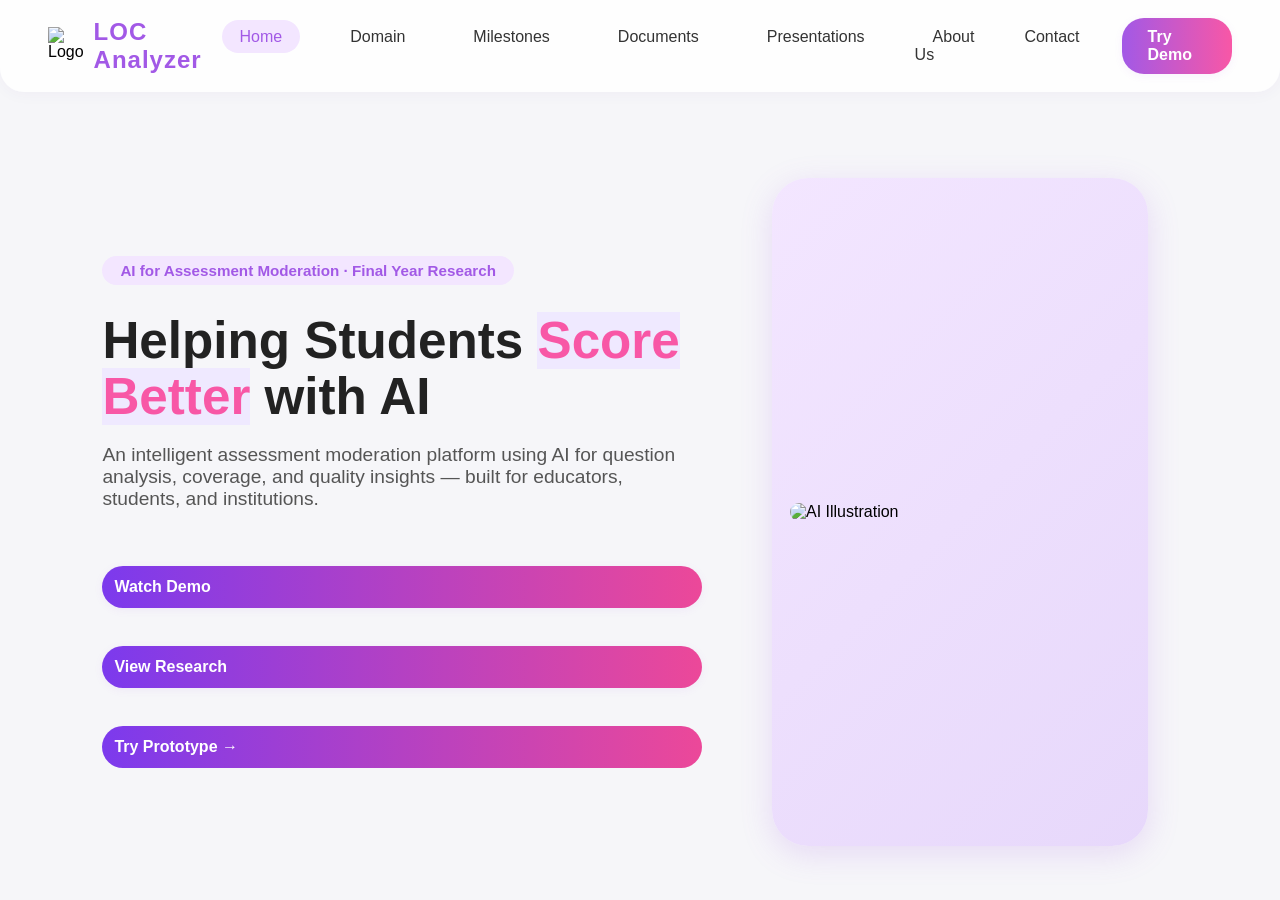
==== index.html @ 1a83d203 "Add files via upload" ====
<!DOCTYPE html>
<html lang="en">
<head>
    <meta charset="UTF-8">
    <meta name="viewport" content="width=device-width, initial-scale=1.0">
    <title>LOC ANALYZER</title>
    <link rel="stylesheet" href="style.css">
    <link href="https://fonts.googleapis.com/css2?family=Inter:wght@400;700;900&display=swap" rel="stylesheet">
</head>
<body>

    <!-- Navigation Bar -->

    <!-- Navigation Bar -->
    <nav class="navbar">
        <div class="nav-left">
            <img src="https://img.icons8.com/fluency/48/000000/artificial-intelligence.png" alt="Logo" class="logo-img">
            <span class="logo-text">LOC Analyzer</span>
        </div>
        <ul class="nav-links">
            <li><a class="active" href="index.html">Home</a></li>
            <li><a href="domain.html">Domain</a></li>
            <li><a href="milestone.html">Milestones</a></li>
            <li><a href="documents.html">Documents</a></li>
            <li><a href="presentations.html">Presentations</a></li>
            <li><a href="aboutus.html">About Us</a></li>
            <li><a href="contact.html">Contact</a></li>
        </ul>
        <a href="#" class="try-demo-btn">Try Demo</a>
    </nav>

    <!-- Hero Section -->
    <section class="hero-section">
        <div class="hero-content">
            <div class="hero-badge">AI for Assessment Moderation · Final Year Research</div>
            <h1>Helping Students <span class="highlight">Score Better</span> with AI</h1>
            <p class="hero-desc">An intelligent assessment moderation platform using AI for question analysis, coverage, and quality insights — built for educators, students, and institutions.</p>
            <div class="hero-actions">
                <a href="#" class="btn btn-primary">Watch Demo</a>
                <a href="#" class="btn btn-outline">View Research</a>
                <a href="#" class="btn btn-link">Try Prototype &rarr;</a>
            </div>
        </div>
        <div class="hero-image">
            <div class="phone-mockup">
                <!-- Replace the image below with your own illustration if available -->
                <img src="https://img.freepik.com/free-vector/ai-technology-brain-background-digital-transformation-concept_53876-124661.jpg?w=740" alt="AI Illustration" class="mockup-img">
            </div>
        </div>
    </section>


    <!-- (Other sections can be added below as needed) -->

</body>
</html>
---- style.css ----
/* MILESTONE PAGE STYLES */
.milestone-main {
    max-width: 1200px;
    margin: 0 auto;
    padding: 40px 16px 80px 16px;
}
.milestone-header {
    text-align: center;
    margin-bottom: 40px;
}
.badge-timeline {
    background: #e6eaff;
    color: #6c63ff;
}
.timeline {
    position: relative;
    margin: 60px 0 0 0;
    padding: 0 0 60px 0;
}
.timeline:before {
    content: '';
    position: absolute;
    left: 50%;
    top: 0;
    width: 4px;
    height: 100%;
    background: linear-gradient(180deg, #a259e6 0%, #f857a6 100%);
    border-radius: 2px;
    transform: translateX(-50%);
    z-index: 0;
}
.timeline-item {
    position: relative;
    width: 50%;
    padding: 32px 0;
    z-index: 1;
}
.timeline-item.left {
    left: 0;
    text-align: right;
    padding-right: 60px;
}
.timeline-item.right {
    left: 50%;
    text-align: left;
    padding-left: 60px;
}
.timeline-item:before {
    content: '';
    position: absolute;
    top: 50%;
    width: 20px;
    height: 20px;
    background: #fff;
    border: 4px solid #a259e6;
    border-radius: 50%;
    z-index: 2;
    box-shadow: 0 2px 8px 0 rgba(162,89,230,0.10);
    transform: translateY(-50%);
}
.timeline-item.left:before {
    right: -10px;
}
.timeline-item.right:before {
    left: -10px;
}
.milestone-card {
    background: #fff;
    border-radius: 24px;
    box-shadow: 0 4px 32px 0 rgba(162,89,230,0.07);
    padding: 32px 36px;
    display: inline-block;
    min-width: 340px;
    max-width: 420px;
    position: relative;
    margin-bottom: 0;
}
.milestone-card h2 {
    font-size: 1.3rem;
    font-weight: 800;
    margin: 0 0 8px 0;
}
.milestone-date {
    color: #888;
    font-size: 1rem;
    margin-bottom: 10px;
}
.milestone-desc {
    color: #444;
    font-size: 1.08rem;
    margin-top: 8px;
}
.status {
    display: inline-block;
    font-size: 1rem;
    font-weight: 700;
    border-radius: 12px;
    padding: 4px 16px;
    margin-bottom: 10px;
    margin-right: 10px;
}
.status.completed {
    background: #e6fff3;
    color: #00b894;
}
.status.inprogress {
    background: #fffbe6;
    color: #f6b93b;
}
.status.upcoming {
    background: #ede6ff;
    color: #a259e6;
}
.percent {
    position: absolute;
    top: 24px;
    right: 32px;
    color: #a259e6;
    font-weight: 700;
    font-size: 1rem;
}
@media (max-width: 900px) {
    .timeline:before { left: 18px; }
    .timeline-item, .timeline-item.left, .timeline-item.right {
        width: 100%;
        left: 0;
        text-align: left;
        padding: 32px 0 32px 48px;
    }
    .timeline-item:before {
        left: 0;
        right: auto;
    }
}
/* DOMAIN PAGE STYLES */
.domain-main {
    max-width: 1200px;
    margin: 0 auto;
    padding: 40px 16px 80px 16px;
}
.domain-header {
    text-align: center;
    margin-bottom: 40px;
}
.badge {
    display: inline-block;
    background: #ede6ff;
    color: #a259e6;
    font-weight: 700;
    border-radius: 16px;
    padding: 7px 22px;
    font-size: 1rem;
    margin-bottom: 18px;
    letter-spacing: 0.5px;
}
.badge-gap { background: #e6eaff; color: #6c63ff; }
.badge-obj { background: #e6f7ff; color: #00bfff; }
.badge-method { background: #f3e6ff; color: #a259e6; }
.badge-tech { background: #e6fff7; color: #00b894; }
.gradient-text {
    background: linear-gradient(90deg, #a259e6 0%, #f857a6 100%);
    -webkit-background-clip: text;
    -webkit-text-fill-color: transparent;
    background-clip: text;
    text-fill-color: transparent;
}
.subtitle {
    color: #6b6b6b;
    font-size: 1.2rem;
    margin-top: 10px;
}
.card {
    background: #fff;
    border-radius: 24px;
    box-shadow: 0 4px 32px 0 rgba(162,89,230,0.07);
    padding: 32px 36px;
    margin: 32px 0;
    display: flex;
    align-items: flex-start;
    gap: 24px;
    font-size: 1.1rem;
}
.card-icon {
    font-size: 2.2rem;
    color: #a259e6;
    flex-shrink: 0;
    margin-top: 2px;
}
.card.small {
    padding: 24px 28px;
    font-size: 1rem;
    flex-direction: row;
    margin: 0;
    min-width: 260px;
}
.card-highlight {
    background: #f7eaff;
    border-left: 6px solid #a259e6;
}
.card-grid {
    display: grid;
    grid-template-columns: repeat(auto-fit, minmax(320px, 1fr));
    gap: 24px;
    margin-bottom: 36px;
}
.section-title {
    text-align: center;
    font-size: 2.2rem;
    font-weight: 900;
    margin: 36px 0 18px 0;
}
.objectives-list {
    list-style: none;
    padding: 0;
    margin: 0 0 36px 0;
    max-width: 700px;
    margin-left: auto;
    margin-right: auto;
}
.objectives-list li {
    background: #fff;
    border-radius: 18px;
    box-shadow: 0 2px 12px 0 rgba(162,89,230,0.06);
    margin-bottom: 18px;
    padding: 18px 28px;
    font-size: 1.08rem;
    display: flex;
    align-items: center;
    gap: 16px;
}
.obj-num {
    background: linear-gradient(90deg, #a259e6 0%, #f857a6 100%);
    color: #fff;
    border-radius: 50%;
    width: 32px;
    height: 32px;
    display: flex;
    align-items: center;
    justify-content: center;
    font-weight: 700;
    font-size: 1.1rem;
    margin-right: 8px;
}
.pipeline {
    display: flex;
    align-items: center;
    justify-content: center;
    gap: 18px;
    margin: 32px 0 48px 0;
    flex-wrap: wrap;
}
.pipeline-step {
    background: #f3e6ff;
    border-radius: 18px;
    padding: 22px 32px;
    text-align: center;
    min-width: 160px;
    font-size: 1.08rem;
    box-shadow: 0 2px 12px 0 rgba(162,89,230,0.06);
}
.pipe-icon {
    font-size: 1.5rem;
    margin-bottom: 6px;
    color: #a259e6;
}
.pipe-arrow {
    font-size: 2.2rem;
    color: #a259e6;
    margin: 0 8px;
}
.tech-grid {
    display: grid;
    grid-template-columns: repeat(auto-fit, minmax(220px, 1fr));
    gap: 24px;
    margin: 32px 0 0 0;
}
.tech-card {
    background: #fff;
    border-radius: 18px;
    box-shadow: 0 2px 12px 0 rgba(162,89,230,0.06);
    padding: 24px 18px;
    text-align: center;
    font-size: 1.08rem;
    display: flex;
    flex-direction: column;
    align-items: center;
    gap: 8px;
}
.tech-icon {
    font-size: 1.6rem;
    color: #a259e6;
    margin-bottom: 4px;
}
.tech-desc {
    color: #888;
    font-size: 0.98rem;
}

body {
    margin: 0;
    font-family: 'Inter', Arial, sans-serif;
    background: linear-gradient(90deg, #e3f0ff 0%, #c9d6ff 100%);
    min-height: 100vh;
}


/* Navigation Bar */
.navbar {
    display: flex;
    align-items: center;
    justify-content: space-between;
    background: rgba(255,255,255,0.85);
    padding: 18px 48px;
    box-shadow: 0 2px 16px 0 rgba(80, 0, 120, 0.04);
    border-radius: 0 0 24px 24px;
    position: sticky;
    top: 0;
    z-index: 10;
}

.nav-left {
    display: flex;
    align-items: center;
    gap: 10px;
}
.logo-img {
    width: 38px;
    height: 38px;
}
.logo-text {
    font-size: 1.5rem;
    font-weight: 900;
    color: #a259e6;
    letter-spacing: 1px;
}
.nav-links {
    display: flex;
    gap: 32px;
    list-style: none;
    margin: 0;
    padding: 0;
}
.nav-links a {
    color: #333;
    text-decoration: none;
    font-size: 1rem;
    font-weight: 500;
    padding: 8px 18px;
    border-radius: 18px;
    transition: background 0.2s, color 0.2s;
}
.nav-links a.active, .nav-links a:hover {
    background: #f3e6ff;
    color: #a259e6;
}
.try-demo-btn {
    background: linear-gradient(90deg, #a259e6 0%, #f857a6 100%);
    color: #fff;
    padding: 10px 26px;
    border-radius: 22px;
    font-weight: 700;
    text-decoration: none;
    margin-left: 24px;
    box-shadow: 0 2px 8px 0 rgba(162,89,230,0.08);
    transition: background 0.2s, box-shadow 0.2s;
}
.try-demo-btn:hover {
    background: linear-gradient(90deg, #f857a6 0%, #a259e6 100%);
    box-shadow: 0 4px 16px 0 rgba(162,89,230,0.16);
}


/* Hero Section */
.hero-section {
    display: flex;
    align-items: center;
    justify-content: space-between;
    padding: 60px 8vw 0 8vw;
    min-height: 80vh;
    gap: 40px;
}
.hero-content {
    max-width: 600px;
}
.hero-badge {
    display: inline-block;
    background: #f3e6ff;
    color: #a259e6;
    font-weight: 600;
    border-radius: 16px;
    padding: 6px 18px;
    font-size: 0.95rem;
    margin-bottom: 28px;
}
.hero-section h1 {
    font-size: 3.2rem;
    font-weight: 900;
    color: #222;
    margin: 0 0 18px 0;
    line-height: 1.1;
}
.highlight {
    color: #f857a6;
}
.hero-desc {
    font-size: 1.2rem;
    color: #555;
    margin-bottom: 36px;
}
.hero-actions {
    display: flex;
    gap: 18px;
    align-items: center;
    flex-wrap: wrap;
}
.btn {
    display: inline-block;
    font-size: 1rem;
    font-weight: 700;
    border-radius: 22px;
    padding: 12px 28px;
    text-decoration: none;
    transition: background 0.2s, color 0.2s, box-shadow 0.2s;
    box-shadow: 0 2px 8px 0 rgba(162,89,230,0.08);
}
.btn-primary {
    background: linear-gradient(90deg, #a259e6 0%, #f857a6 100%);
    color: #fff;
    border: none;
}
.btn-primary:hover {
    background: linear-gradient(90deg, #f857a6 0%, #a259e6 100%);
}
.btn-outline {
    background: #fff;
    color: #a259e6;
    border: 2px solid #a259e6;
}
.btn-outline:hover {
    background: #f3e6ff;
}
.btn-link {
    background: none;
    color: #a259e6;
    padding: 0 10px;
    font-weight: 600;
    box-shadow: none;
}
.btn-link:hover {
    text-decoration: underline;
}
.hero-image {
    flex: 1;
    display: flex;
    align-items: center;
    justify-content: center;
}
.phone-mockup {
    background: linear-gradient(135deg, #f3e6ff 0%, #e7d8fb 100%);
    border-radius: 36px;
    box-shadow: 0 8px 32px 0 rgba(162,89,230,0.18);
    padding: 32px 18px;
    max-width: 340px;
    width: 100%;
    aspect-ratio: 9/16;
    display: flex;
    align-items: center;
    justify-content: center;
}
.mockup-img {
    width: 100%;
    border-radius: 24px;
    object-fit: cover;
}


section {
    padding: 50px;
}

h1 {
    font-size: 50px;
}

button {
    padding: 10px 20px;
    border: none;
    background: black;
    color: white;
    cursor: pointer;
}

.site-footer {
    background-color: #f5f5f5; /* light gray background */
    padding: 40px 20px;
}

.site-footer {
    background-color: #f0f2f5; /* light background */
    padding: 40px 20px;
    font-family: Arial, sans-serif;
}

.footer-box {
    background-color: #ffffff; /* white cage */
    border-radius: 12px;
    box-shadow: 0 4px 12px rgba(0,0,0,0.1);
    display: flex;
    justify-content: space-between;
    padding: 30px;
    flex-wrap: wrap;
}

.footer-section {
    flex: 1;
    min-width: 250px;
    margin: 15px;
}

.footer-logo {
    width: 48px;
    vertical-align: middle;
}

.footer-title {
    font-size: 1.5rem;
    font-weight: bold;
    margin: 10px 0;
    color: #333;
}

.footer-desc {
    font-size: 0.95rem;
    color: #555;
    margin: 10px 0;
}

.footer-location {
    font-size: 0.85rem;
    color: #777;
}

.footer-links h3, .footer-contact h3 {
    margin-bottom: 10px;
    font-size: 1.1rem;
    color: #222;
}

.footer-links ul {
    list-style: none;
    padding: 0;
}

.footer-links ul li {
    margin: 6px 0;
}

.footer-links a, .footer-contact a {
    text-decoration: none;
    color: #0073e6;
    transition: color 0.3s;
}

.footer-links a:hover, .footer-contact a:hover {
    color: #005bb5;
}

.social-icons {
    margin-top: 8px;
    font-size: 0.9rem;
}

.footer-bottom {
    text-align: center;
    margin-top: 25px;
    font-size: 0.9rem;
    color: #555;
}



.documents-main {
  padding: 40px 20px;
  font-family: Arial, sans-serif;
  background-color: #e6eaff; /* deep professional blue */
  min-height: 100vh;
}

.documents-header {
  text-align: center;
  margin-bottom: 40px;
  color: #fff; /* white text on blue */
}

.badge-docs {
  background: #b1bfdf; /* lighter blue badge */
  color: #fff;
  padding: 6px 12px;
  border-radius: 20px;
  font-size: 0.85rem;
}

.gradient-text {
  background: linear-gradient(90deg, #60a5fa, #f472b6);
  -webkit-background-clip: text;
  -webkit-text-fill-color: transparent;
}

.subtitle {
  color: #e0e0e0;
  font-size: 1rem;
}

.documents-grid {
  display: grid;
  grid-template-columns: repeat(auto-fit, minmax(260px, 1fr));
  gap: 25px;
}

.doc-card {
  background: #fff;
  border-radius: 12px;
  box-shadow: 0 4px 12px rgba(0,0,0,0.15);
  padding: 20px;
  text-align: center;
  transition: transform 0.2s ease;
}

.doc-card:hover {
  transform: translateY(-5px);
}

.card-icon {
  font-size: 2rem;
  margin-bottom: 10px;
  color: #acbfe6; /* blue accent */
}

.doc-card h2 {
  font-size: 1.2rem;
  margin: 10px 0;
  color: #333;
}

.doc-card p {
  font-size: 0.95rem;
  color: #555;
  margin: 8px 0;
}

.file-info {
  display: block;
  font-size: 0.85rem;
  color: #777;
  margin-bottom: 12px;
}

.download-btn {
  display: inline-block;
  background: linear-gradient(90deg, #9eafd4, #f472b6);
  color: #fff;
  padding: 8px 16px;
  border-radius: 6px;
  text-decoration: none;
  font-size: 0.9rem;
  transition: background 0.3s;
}

.download-btn:hover {
  background: linear-gradient(90deg, #acbbec, #e75480);
}


.presentations-main {
  padding: 40px 20px;
  font-family: Arial, sans-serif;
  background-color: #e6eaff;
  min-height: 100vh;
}

.presentations-header {
  text-align: center;
  margin-bottom: 40px;
}

.badge-slides {
  background: #6a5acd;
  color: #fff;
  padding: 6px 12px;
  border-radius: 20px;
  font-size: 0.85rem;
}

.gradient-text {
  background: linear-gradient(90deg, #6a5acd, #ff69b4);
  -webkit-background-clip: text;
  -webkit-text-fill-color: transparent;
}

.subtitle {
  color: #555;
  font-size: 1rem;
}

.presentations-grid {
  display: grid;
  grid-template-columns: repeat(auto-fit, minmax(260px, 1fr));
  gap: 25px;
}

.presentation-card {
  background: linear-gradient(135deg, #6a5acd, #ff69b4);
  border-radius: 12px;
  color: #e6eaff;
  padding: 20px;
  text-align: center;
  position: relative;
  box-shadow: 0 4px 12px rgba(0,0,0,0.15);
  transition: transform 0.2s ease;
}

.presentation-card:hover {
  transform: translateY(-5px);
}

.date-tag {
  position: absolute;
  top: 15px;
  right: 15px;
  background: rgba(255,255,255,0.2);
  padding: 4px 10px;
  border-radius: 12px;
  font-size: 0.8rem;
}

.card-icon {
  font-size: 2.5rem;
  margin: 20px 0;
}

.presentation-card h2 {
  font-size: 1.2rem;
  margin: 10px 0;
}

.presentation-card p {
  font-size: 0.95rem;
  margin: 8px 0 15px;
}

.view-btn {
  display: inline-block;
  background: #fff;
  color: #6a5acd;
  padding: 8px 16px;
  border-radius: 6px;
  text-decoration: none;
  font-weight: bold;
  transition: background 0.3s, color 0.3s;
}

.view-btn:hover {
  background: #f0f0f0;
  color: #ff69b4;
}



.about-main {
  padding: 40px 20px;
  font-family: Arial, sans-serif;
  min-height: 100vh;
}

.about-header {
  text-align: center;
  margin-bottom: 40px;
}

.gradient-text {
  background: linear-gradient(90deg, #6a5acd, #ff69b4); /* purple to pink */
  -webkit-background-clip: text;
  -webkit-text-fill-color: transparent;
  font-weight: bold;
}


.team-section, .supervisors-section {
  margin-bottom: 50px;
}

.team-grid, .supervisors-grid {
  display: grid;
  grid-template-columns: repeat(auto-fit, minmax(220px, 1fr));
  gap: 25px;
}

.team-card, .supervisor-card {
  background: #fff;
  border-radius: 12px;
  box-shadow: 0 4px 12px rgba(0,0,0,0.1);
  padding: 20px;
  text-align: center;
}

.profile-pic {
  width: 100px;
  height: 100px;
  border-radius: 50%;
  object-fit: cover;
  margin-bottom: 15px;
}

.role {
  font-weight: bold;
  color: #2563eb;
  margin: 5px 0;
}

.desc {
  font-size: 0.9rem;
  color: #555;
  margin: 10px 0;
}

.social-links {
  margin-top: 10px;
  font-size: 0.85rem;
}

.social-links a {
  text-decoration: none;
  color: #0073e6;
  transition: color 0.3s;
}

.social-links a:hover {
  color: #005bb5;
}





body {
    font-family: Arial, sans-serif;
    background: #f6f6f9;
    margin: 0;
}

/* SECTION */
.contact-section {
    text-align: center;
    padding: 50px 20px;
}

.tag {
    display: inline-block;
    background: #e8e3ff;
    color: #6c5ce7;
    padding: 6px 15px;
    border-radius: 20px;
    font-size: 14px;
}

h1 {
    font-size: 40px;
    margin: 10px 0;
}

h1 span {
    color: #a855f7;
}

.subtitle {
    color: gray;
    margin-bottom: 40px;
}

/* LAYOUT */
.contact-container {
    display: flex;
    gap: 30px;
    justify-content: center;
    flex-wrap: wrap;
}

/* FORM */
.contact-form {
    background: white;
    padding: 25px;
    border-radius: 15px;
    width: 450px;
    text-align: left;
}

.contact-form label {
    display: block;
    margin-top: 10px;
    font-size: 14px;
}

.contact-form input,
.contact-form textarea {
    width: 100%;
    padding: 10px;
    margin-top: 5px;
    border-radius: 10px;
    border: 1px solid #ddd;
}

.row {
    display: flex;
    gap: 10px;
}

.row div {
    flex: 1;
}

/* BUTTON */
.btn {
    margin-top: 20px;
    width: 100%;
    padding: 12px;
    border: none;
    border-radius: 25px;
    color: white;
    font-weight: bold;
    cursor: pointer;
    background: linear-gradient(to right, #7c3aed, #ec4899);
}

/* RIGHT SIDE */
.contact-info {
    width: 300px;
    display: flex;
    flex-direction: column;
    gap: 20px;
}

.card {
    background: white;
    padding: 20px;
    border-radius: 15px;
    text-align: left;
}

.highlight {
    background: #efe9ff;
}

.icons span {
    display: inline-block;
    background: #eee;
    padding: 10px;
    margin-right: 10px;
    border-radius: 10px;
}
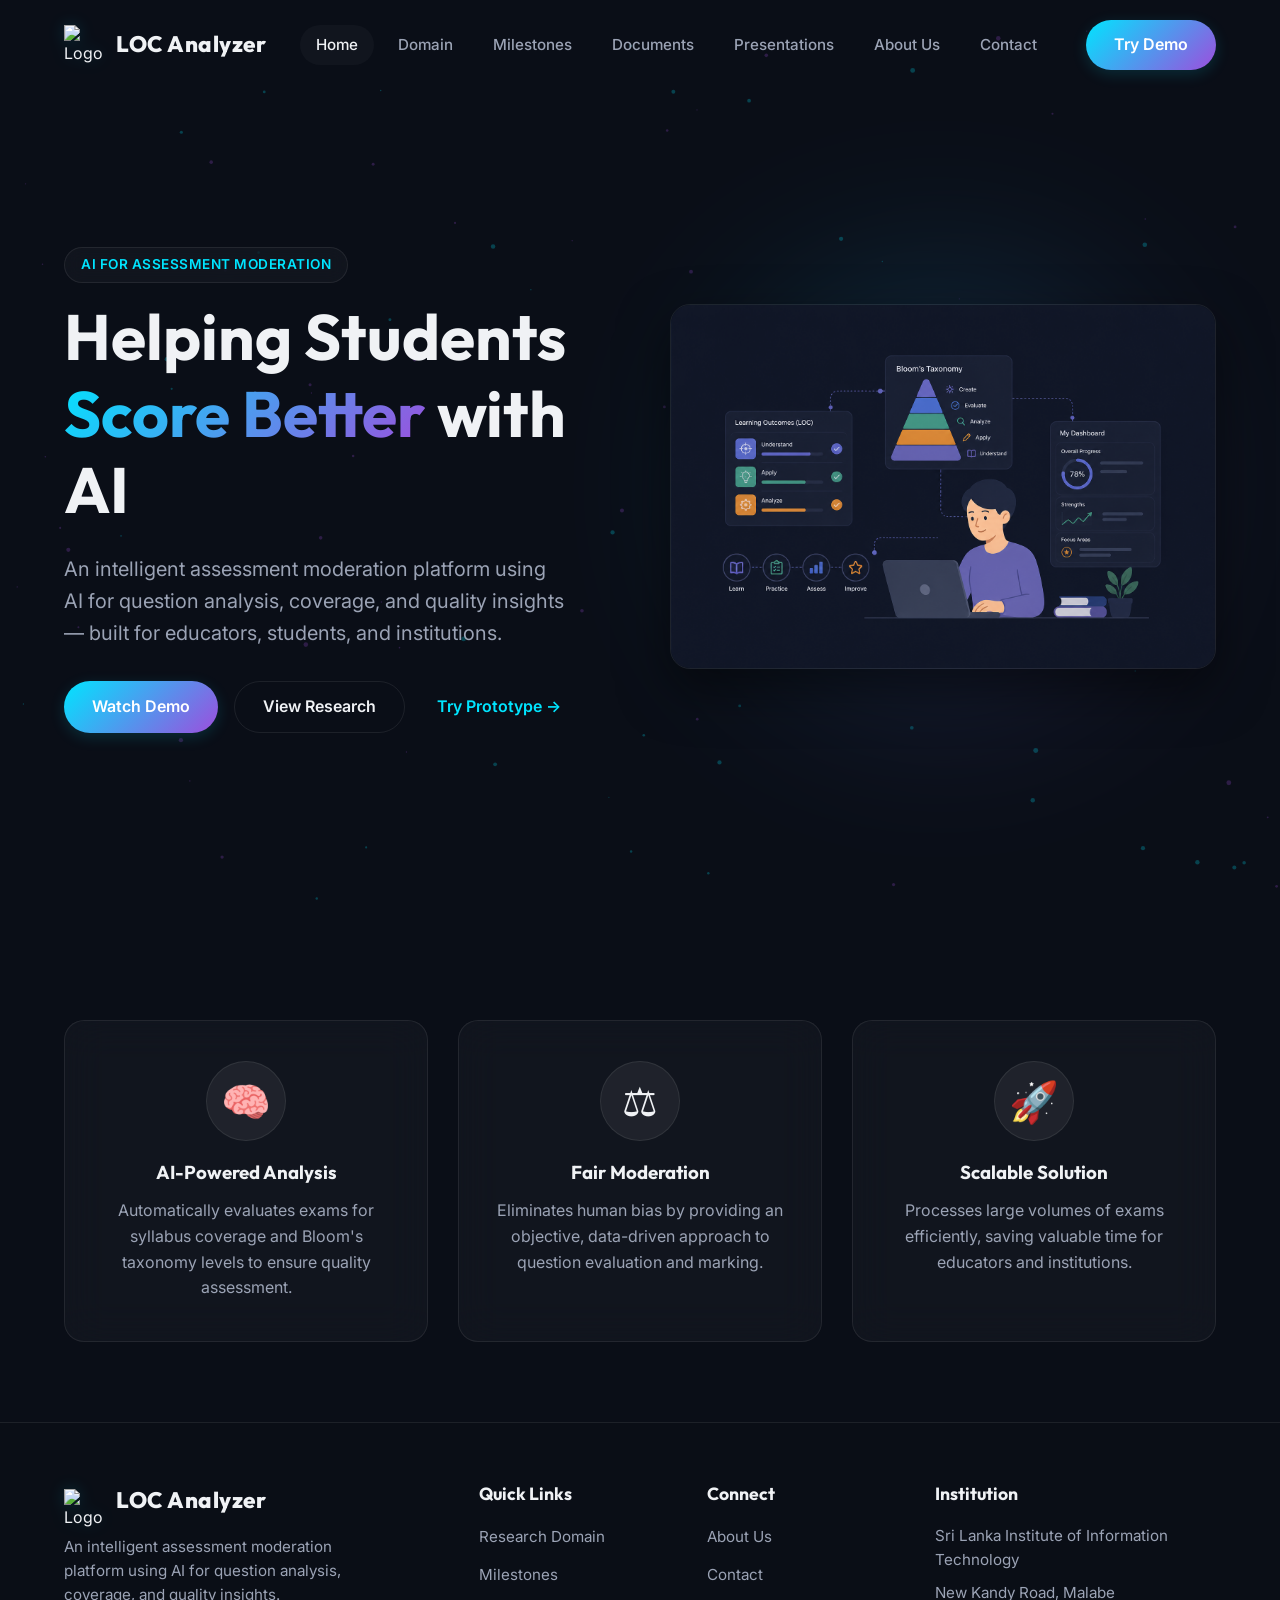
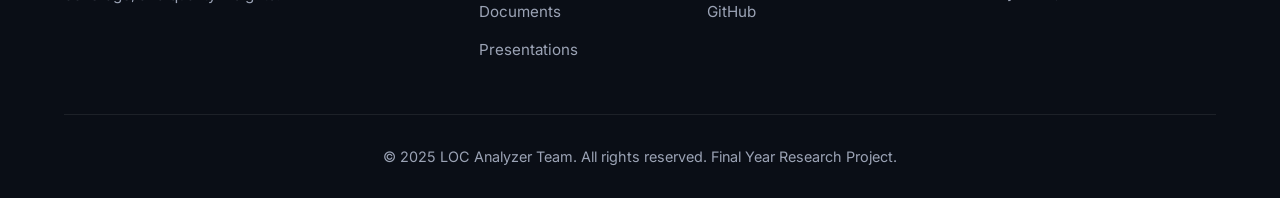
==== commit 92b07f1f: "UI changes" ====
--- a/index.html
+++ b/index.html
@@ -1,56 +1,142 @@
-<!DOCTYPE html>
-<html lang="en">
-<head>
-    <meta charset="UTF-8">
-    <meta name="viewport" content="width=device-width, initial-scale=1.0">
-    <title>LOC ANALYZER</title>
-    <link rel="stylesheet" href="style.css">
-    <link href="https://fonts.googleapis.com/css2?family=Inter:wght@400;700;900&display=swap" rel="stylesheet">
-</head>
-<body>
-
-    <!-- Navigation Bar -->
-
-    <!-- Navigation Bar -->
-    <nav class="navbar">
-        <div class="nav-left">
-            <img src="https://img.icons8.com/fluency/48/000000/artificial-intelligence.png" alt="Logo" class="logo-img">
-            <span class="logo-text">LOC Analyzer</span>
-        </div>
-        <ul class="nav-links">
-            <li><a class="active" href="index.html">Home</a></li>
-            <li><a href="domain.html">Domain</a></li>
-            <li><a href="milestone.html">Milestones</a></li>
-            <li><a href="documents.html">Documents</a></li>
-            <li><a href="presentations.html">Presentations</a></li>
-            <li><a href="aboutus.html">About Us</a></li>
-            <li><a href="contact.html">Contact</a></li>
-        </ul>
-        <a href="#" class="try-demo-btn">Try Demo</a>
-    </nav>
-
-    <!-- Hero Section -->
-    <section class="hero-section">
-        <div class="hero-content">
-            <div class="hero-badge">AI for Assessment Moderation · Final Year Research</div>
-            <h1>Helping Students <span class="highlight">Score Better</span> with AI</h1>
-            <p class="hero-desc">An intelligent assessment moderation platform using AI for question analysis, coverage, and quality insights — built for educators, students, and institutions.</p>
-            <div class="hero-actions">
-                <a href="#" class="btn btn-primary">Watch Demo</a>
-                <a href="#" class="btn btn-outline">View Research</a>
-                <a href="#" class="btn btn-link">Try Prototype &rarr;</a>
-            </div>
-        </div>
-        <div class="hero-image">
-            <div class="phone-mockup">
-                <!-- Replace the image below with your own illustration if available -->
-                <img src="https://img.freepik.com/free-vector/ai-technology-brain-background-digital-transformation-concept_53876-124661.jpg?w=740" alt="AI Illustration" class="mockup-img">
-            </div>
-        </div>
-    </section>
-
-
-    <!-- (Other sections can be added below as needed) -->
-
-</body>
+<!DOCTYPE html>
+<html lang="en">
+
+<head>
+    <meta charset="UTF-8">
+    <meta name="viewport" content="width=device-width, initial-scale=1.0">
+    <title>LOC Analyzer - AI Assessment Moderation</title>
+    <!-- Fonts -->
+    <link rel="preconnect" href="https://fonts.googleapis.com">
+    <link rel="preconnect" href="https://fonts.gstatic.com" crossorigin>
+    <link
+        href="https://fonts.googleapis.com/css2?family=Inter:wght@400;500;600&family=Outfit:wght@500;700;800&display=swap"
+        rel="stylesheet">
+    <link rel="stylesheet" href="style.css">
+</head>
+
+<body>
+
+    <header class="header">
+        <div class="nav-container">
+            <a href="index.html" class="logo">
+                <img src="https://img.icons8.com/fluency/48/000000/artificial-intelligence.png" alt="Logo"
+                    class="logo-img">
+                <span class="logo-text">LOC Analyzer</span>
+            </a>
+            <button class="mobile-toggle">
+                <span></span><span></span><span></span>
+            </button>
+            <nav class="nav-links">
+                <a class="active" href="index.html">Home</a>
+                <a href="domain.html">Domain</a>
+                <a href="milestone.html">Milestones</a>
+                <a href="documents.html">Documents</a>
+                <a href="presentations.html">Presentations</a>
+                <a href="aboutus.html">About Us</a>
+                <a href="contact.html">Contact</a>
+            </nav>
+            <div class="nav-actions">
+                <a href="#" class="btn btn-primary">Try Demo</a>
+            </div>
+        </div>
+    </header>
+
+    <main>
+        <!-- Hero Section -->
+        <section class="hero">
+            <canvas id="particle-canvas"></canvas>
+            <div class="container hero-content reveal">
+                <div class="hero-text">
+                    <span class="badge">AI for Assessment Moderation</span>
+                    <h1>Helping Students <span class="gradient-text">Score Better</span> with AI</h1>
+                    <p class="hero-desc">An intelligent assessment moderation platform using AI for question analysis,
+                        coverage, and quality insights — built for educators, students, and institutions.</p>
+                    <div class="hero-actions">
+                        <a href="#" class="btn btn-primary">Watch Demo</a>
+                        <a href="domain.html" class="btn btn-outline">View Research</a>
+                        <a href="#" class="btn btn-link">Try Prototype &rarr;</a>
+                    </div>
+                </div>
+                <div class="hero-visual reveal">
+                    <div class="glow-circle"></div>
+                    <img src="resources/ed-tech-image.png"
+                        alt="Illustration of a student using a digital learning platform with learning outcomes, Bloom's taxonomy, and a progress dashboard."
+                        class="mockup-img">
+                </div>
+            </div>
+        </section>
+
+        <!-- Features Section -->
+        <section class="features">
+            <div class="container">
+                <div class="features-grid">
+                    <div class="card feature-card reveal">
+                        <div class="feature-icon">🧠</div>
+                        <h3>AI-Powered Analysis</h3>
+                        <p style="color: var(--text-muted); margin-top: 15px;">Automatically evaluates exams for
+                            syllabus coverage and Bloom's taxonomy levels to ensure quality assessment.</p>
+                    </div>
+                    <div class="card feature-card reveal">
+                        <div class="feature-icon">⚖️</div>
+                        <h3>Fair Moderation</h3>
+                        <p style="color: var(--text-muted); margin-top: 15px;">Eliminates human bias by providing an
+                            objective, data-driven approach to question evaluation and marking.</p>
+                    </div>
+                    <div class="card feature-card reveal">
+                        <div class="feature-icon">🚀</div>
+                        <h3>Scalable Solution</h3>
+                        <p style="color: var(--text-muted); margin-top: 15px;">Processes large volumes of exams
+                            efficiently, saving valuable time for educators and institutions.</p>
+                    </div>
+                </div>
+            </div>
+        </section>
+    </main>
+
+    <footer class="footer reveal">
+        <div class="container">
+            <div class="footer-grid">
+                <div class="footer-brand">
+                    <a href="index.html" class="logo">
+                        <img src="https://img.icons8.com/fluency/48/000000/artificial-intelligence.png" alt="Logo"
+                            class="logo-img">
+                        <span class="logo-text">LOC Analyzer</span>
+                    </a>
+                    <p class="footer-desc">An intelligent assessment moderation platform using AI for question analysis,
+                        coverage, and quality insights.</p>
+                </div>
+                <div>
+                    <h4 class="footer-title">Quick Links</h4>
+                    <ul class="footer-links">
+                        <li><a href="domain.html">Research Domain</a></li>
+                        <li><a href="milestone.html">Milestones</a></li>
+                        <li><a href="documents.html">Documents</a></li>
+                        <li><a href="presentations.html">Presentations</a></li>
+                    </ul>
+                </div>
+                <div>
+                    <h4 class="footer-title">Connect</h4>
+                    <ul class="footer-links">
+                        <li><a href="aboutus.html">About Us</a></li>
+                        <li><a href="contact.html">Contact</a></li>
+                        <li><a href="#">GitHub</a></li>
+                    </ul>
+                </div>
+                <div>
+                    <h4 class="footer-title">Institution</h4>
+                    <div class="footer-contact">
+                        <p>Sri Lanka Institute of Information Technology</p>
+                        <p>New Kandy Road, Malabe</p>
+                    </div>
+                </div>
+            </div>
+            <div class="footer-bottom">
+                <p>&copy; 2025 LOC Analyzer Team. All rights reserved. Final Year Research Project.</p>
+            </div>
+        </div>
+    </footer>
+
+    <script src="script.js"></script>
+</body>
+
 </html>
--- a/style.css
+++ b/style.css
@@ -1,959 +1,849 @@
-/* MILESTONE PAGE STYLES */
-.milestone-main {
-    max-width: 1200px;
-    margin: 0 auto;
-    padding: 40px 16px 80px 16px;
-}
-.milestone-header {
-    text-align: center;
-    margin-bottom: 40px;
-}
-.badge-timeline {
-    background: #e6eaff;
-    color: #6c63ff;
-}
-.timeline {
-    position: relative;
-    margin: 60px 0 0 0;
-    padding: 0 0 60px 0;
-}
-.timeline:before {
-    content: '';
-    position: absolute;
-    left: 50%;
-    top: 0;
-    width: 4px;
-    height: 100%;
-    background: linear-gradient(180deg, #a259e6 0%, #f857a6 100%);
-    border-radius: 2px;
-    transform: translateX(-50%);
-    z-index: 0;
-}
-.timeline-item {
-    position: relative;
-    width: 50%;
-    padding: 32px 0;
-    z-index: 1;
-}
-.timeline-item.left {
-    left: 0;
-    text-align: right;
-    padding-right: 60px;
-}
-.timeline-item.right {
-    left: 50%;
-    text-align: left;
-    padding-left: 60px;
-}
-.timeline-item:before {
-    content: '';
-    position: absolute;
-    top: 50%;
-    width: 20px;
-    height: 20px;
-    background: #fff;
-    border: 4px solid #a259e6;
-    border-radius: 50%;
-    z-index: 2;
-    box-shadow: 0 2px 8px 0 rgba(162,89,230,0.10);
-    transform: translateY(-50%);
-}
-.timeline-item.left:before {
-    right: -10px;
-}
-.timeline-item.right:before {
-    left: -10px;
-}
-.milestone-card {
-    background: #fff;
-    border-radius: 24px;
-    box-shadow: 0 4px 32px 0 rgba(162,89,230,0.07);
-    padding: 32px 36px;
-    display: inline-block;
-    min-width: 340px;
-    max-width: 420px;
-    position: relative;
-    margin-bottom: 0;
-}
-.milestone-card h2 {
-    font-size: 1.3rem;
-    font-weight: 800;
-    margin: 0 0 8px 0;
-}
-.milestone-date {
-    color: #888;
-    font-size: 1rem;
-    margin-bottom: 10px;
-}
-.milestone-desc {
-    color: #444;
-    font-size: 1.08rem;
-    margin-top: 8px;
-}
-.status {
-    display: inline-block;
-    font-size: 1rem;
-    font-weight: 700;
-    border-radius: 12px;
-    padding: 4px 16px;
-    margin-bottom: 10px;
-    margin-right: 10px;
-}
-.status.completed {
-    background: #e6fff3;
-    color: #00b894;
-}
-.status.inprogress {
-    background: #fffbe6;
-    color: #f6b93b;
-}
-.status.upcoming {
-    background: #ede6ff;
-    color: #a259e6;
-}
-.percent {
-    position: absolute;
-    top: 24px;
-    right: 32px;
-    color: #a259e6;
-    font-weight: 700;
-    font-size: 1rem;
-}
-@media (max-width: 900px) {
-    .timeline:before { left: 18px; }
-    .timeline-item, .timeline-item.left, .timeline-item.right {
-        width: 100%;
-        left: 0;
-        text-align: left;
-        padding: 32px 0 32px 48px;
-    }
-    .timeline-item:before {
-        left: 0;
-        right: auto;
-    }
-}
-/* DOMAIN PAGE STYLES */
-.domain-main {
-    max-width: 1200px;
-    margin: 0 auto;
-    padding: 40px 16px 80px 16px;
-}
-.domain-header {
-    text-align: center;
-    margin-bottom: 40px;
-}
-.badge {
-    display: inline-block;
-    background: #ede6ff;
-    color: #a259e6;
-    font-weight: 700;
-    border-radius: 16px;
-    padding: 7px 22px;
-    font-size: 1rem;
-    margin-bottom: 18px;
-    letter-spacing: 0.5px;
-}
-.badge-gap { background: #e6eaff; color: #6c63ff; }
-.badge-obj { background: #e6f7ff; color: #00bfff; }
-.badge-method { background: #f3e6ff; color: #a259e6; }
-.badge-tech { background: #e6fff7; color: #00b894; }
-.gradient-text {
-    background: linear-gradient(90deg, #a259e6 0%, #f857a6 100%);
-    -webkit-background-clip: text;
-    -webkit-text-fill-color: transparent;
-    background-clip: text;
-    text-fill-color: transparent;
-}
-.subtitle {
-    color: #6b6b6b;
-    font-size: 1.2rem;
-    margin-top: 10px;
-}
-.card {
-    background: #fff;
-    border-radius: 24px;
-    box-shadow: 0 4px 32px 0 rgba(162,89,230,0.07);
-    padding: 32px 36px;
-    margin: 32px 0;
-    display: flex;
-    align-items: flex-start;
-    gap: 24px;
-    font-size: 1.1rem;
-}
-.card-icon {
-    font-size: 2.2rem;
-    color: #a259e6;
-    flex-shrink: 0;
-    margin-top: 2px;
-}
-.card.small {
-    padding: 24px 28px;
-    font-size: 1rem;
-    flex-direction: row;
-    margin: 0;
-    min-width: 260px;
-}
-.card-highlight {
-    background: #f7eaff;
-    border-left: 6px solid #a259e6;
-}
-.card-grid {
-    display: grid;
-    grid-template-columns: repeat(auto-fit, minmax(320px, 1fr));
-    gap: 24px;
-    margin-bottom: 36px;
-}
-.section-title {
-    text-align: center;
-    font-size: 2.2rem;
-    font-weight: 900;
-    margin: 36px 0 18px 0;
-}
-.objectives-list {
-    list-style: none;
-    padding: 0;
-    margin: 0 0 36px 0;
-    max-width: 700px;
-    margin-left: auto;
-    margin-right: auto;
-}
-.objectives-list li {
-    background: #fff;
-    border-radius: 18px;
-    box-shadow: 0 2px 12px 0 rgba(162,89,230,0.06);
-    margin-bottom: 18px;
-    padding: 18px 28px;
-    font-size: 1.08rem;
-    display: flex;
-    align-items: center;
-    gap: 16px;
-}
-.obj-num {
-    background: linear-gradient(90deg, #a259e6 0%, #f857a6 100%);
-    color: #fff;
-    border-radius: 50%;
-    width: 32px;
-    height: 32px;
-    display: flex;
-    align-items: center;
-    justify-content: center;
-    font-weight: 700;
-    font-size: 1.1rem;
-    margin-right: 8px;
-}
-.pipeline {
-    display: flex;
-    align-items: center;
-    justify-content: center;
-    gap: 18px;
-    margin: 32px 0 48px 0;
-    flex-wrap: wrap;
-}
-.pipeline-step {
-    background: #f3e6ff;
-    border-radius: 18px;
-    padding: 22px 32px;
-    text-align: center;
-    min-width: 160px;
-    font-size: 1.08rem;
-    box-shadow: 0 2px 12px 0 rgba(162,89,230,0.06);
-}
-.pipe-icon {
-    font-size: 1.5rem;
-    margin-bottom: 6px;
-    color: #a259e6;
-}
-.pipe-arrow {
-    font-size: 2.2rem;
-    color: #a259e6;
-    margin: 0 8px;
-}
-.tech-grid {
-    display: grid;
-    grid-template-columns: repeat(auto-fit, minmax(220px, 1fr));
-    gap: 24px;
-    margin: 32px 0 0 0;
-}
-.tech-card {
-    background: #fff;
-    border-radius: 18px;
-    box-shadow: 0 2px 12px 0 rgba(162,89,230,0.06);
-    padding: 24px 18px;
-    text-align: center;
-    font-size: 1.08rem;
-    display: flex;
-    flex-direction: column;
-    align-items: center;
-    gap: 8px;
-}
-.tech-icon {
-    font-size: 1.6rem;
-    color: #a259e6;
-    margin-bottom: 4px;
-}
-.tech-desc {
-    color: #888;
-    font-size: 0.98rem;
-}
-
-body {
-    margin: 0;
-    font-family: 'Inter', Arial, sans-serif;
-    background: linear-gradient(90deg, #e3f0ff 0%, #c9d6ff 100%);
-    min-height: 100vh;
-}
-
-
-/* Navigation Bar */
-.navbar {
-    display: flex;
-    align-items: center;
-    justify-content: space-between;
-    background: rgba(255,255,255,0.85);
-    padding: 18px 48px;
-    box-shadow: 0 2px 16px 0 rgba(80, 0, 120, 0.04);
-    border-radius: 0 0 24px 24px;
-    position: sticky;
-    top: 0;
-    z-index: 10;
-}
-
-.nav-left {
-    display: flex;
-    align-items: center;
-    gap: 10px;
-}
-.logo-img {
-    width: 38px;
-    height: 38px;
-}
-.logo-text {
-    font-size: 1.5rem;
-    font-weight: 900;
-    color: #a259e6;
-    letter-spacing: 1px;
-}
-.nav-links {
-    display: flex;
-    gap: 32px;
-    list-style: none;
-    margin: 0;
-    padding: 0;
-}
-.nav-links a {
-    color: #333;
-    text-decoration: none;
-    font-size: 1rem;
-    font-weight: 500;
-    padding: 8px 18px;
-    border-radius: 18px;
-    transition: background 0.2s, color 0.2s;
-}
-.nav-links a.active, .nav-links a:hover {
-    background: #f3e6ff;
-    color: #a259e6;
-}
-.try-demo-btn {
-    background: linear-gradient(90deg, #a259e6 0%, #f857a6 100%);
-    color: #fff;
-    padding: 10px 26px;
-    border-radius: 22px;
-    font-weight: 700;
-    text-decoration: none;
-    margin-left: 24px;
-    box-shadow: 0 2px 8px 0 rgba(162,89,230,0.08);
-    transition: background 0.2s, box-shadow 0.2s;
-}
-.try-demo-btn:hover {
-    background: linear-gradient(90deg, #f857a6 0%, #a259e6 100%);
-    box-shadow: 0 4px 16px 0 rgba(162,89,230,0.16);
-}
-
-
-/* Hero Section */
-.hero-section {
-    display: flex;
-    align-items: center;
-    justify-content: space-between;
-    padding: 60px 8vw 0 8vw;
-    min-height: 80vh;
-    gap: 40px;
-}
-.hero-content {
-    max-width: 600px;
-}
-.hero-badge {
-    display: inline-block;
-    background: #f3e6ff;
-    color: #a259e6;
-    font-weight: 600;
-    border-radius: 16px;
-    padding: 6px 18px;
-    font-size: 0.95rem;
-    margin-bottom: 28px;
-}
-.hero-section h1 {
-    font-size: 3.2rem;
-    font-weight: 900;
-    color: #222;
-    margin: 0 0 18px 0;
-    line-height: 1.1;
-}
-.highlight {
-    color: #f857a6;
-}
-.hero-desc {
-    font-size: 1.2rem;
-    color: #555;
-    margin-bottom: 36px;
-}
-.hero-actions {
-    display: flex;
-    gap: 18px;
-    align-items: center;
-    flex-wrap: wrap;
-}
-.btn {
-    display: inline-block;
-    font-size: 1rem;
-    font-weight: 700;
-    border-radius: 22px;
-    padding: 12px 28px;
-    text-decoration: none;
-    transition: background 0.2s, color 0.2s, box-shadow 0.2s;
-    box-shadow: 0 2px 8px 0 rgba(162,89,230,0.08);
-}
-.btn-primary {
-    background: linear-gradient(90deg, #a259e6 0%, #f857a6 100%);
-    color: #fff;
-    border: none;
-}
-.btn-primary:hover {
-    background: linear-gradient(90deg, #f857a6 0%, #a259e6 100%);
-}
-.btn-outline {
-    background: #fff;
-    color: #a259e6;
-    border: 2px solid #a259e6;
-}
-.btn-outline:hover {
-    background: #f3e6ff;
-}
-.btn-link {
-    background: none;
-    color: #a259e6;
-    padding: 0 10px;
-    font-weight: 600;
-    box-shadow: none;
-}
-.btn-link:hover {
-    text-decoration: underline;
-}
-.hero-image {
-    flex: 1;
-    display: flex;
-    align-items: center;
-    justify-content: center;
-}
-.phone-mockup {
-    background: linear-gradient(135deg, #f3e6ff 0%, #e7d8fb 100%);
-    border-radius: 36px;
-    box-shadow: 0 8px 32px 0 rgba(162,89,230,0.18);
-    padding: 32px 18px;
-    max-width: 340px;
-    width: 100%;
-    aspect-ratio: 9/16;
-    display: flex;
-    align-items: center;
-    justify-content: center;
-}
-.mockup-img {
-    width: 100%;
-    border-radius: 24px;
-    object-fit: cover;
-}
-
-
-section {
-    padding: 50px;
-}
-
-h1 {
-    font-size: 50px;
-}
-
-button {
-    padding: 10px 20px;
-    border: none;
-    background: black;
-    color: white;
-    cursor: pointer;
-}
-
-.site-footer {
-    background-color: #f5f5f5; /* light gray background */
-    padding: 40px 20px;
-}
-
-.site-footer {
-    background-color: #f0f2f5; /* light background */
-    padding: 40px 20px;
-    font-family: Arial, sans-serif;
-}
-
-.footer-box {
-    background-color: #ffffff; /* white cage */
-    border-radius: 12px;
-    box-shadow: 0 4px 12px rgba(0,0,0,0.1);
-    display: flex;
-    justify-content: space-between;
-    padding: 30px;
-    flex-wrap: wrap;
-}
-
-.footer-section {
-    flex: 1;
-    min-width: 250px;
-    margin: 15px;
-}
-
-.footer-logo {
-    width: 48px;
-    vertical-align: middle;
-}
-
-.footer-title {
-    font-size: 1.5rem;
-    font-weight: bold;
-    margin: 10px 0;
-    color: #333;
-}
-
-.footer-desc {
-    font-size: 0.95rem;
-    color: #555;
-    margin: 10px 0;
-}
-
-.footer-location {
-    font-size: 0.85rem;
-    color: #777;
-}
-
-.footer-links h3, .footer-contact h3 {
-    margin-bottom: 10px;
-    font-size: 1.1rem;
-    color: #222;
-}
-
-.footer-links ul {
-    list-style: none;
-    padding: 0;
-}
-
-.footer-links ul li {
-    margin: 6px 0;
-}
-
-.footer-links a, .footer-contact a {
-    text-decoration: none;
-    color: #0073e6;
-    transition: color 0.3s;
-}
-
-.footer-links a:hover, .footer-contact a:hover {
-    color: #005bb5;
-}
-
-.social-icons {
-    margin-top: 8px;
-    font-size: 0.9rem;
-}
-
-.footer-bottom {
-    text-align: center;
-    margin-top: 25px;
-    font-size: 0.9rem;
-    color: #555;
-}
-
-
-
-.documents-main {
-  padding: 40px 20px;
-  font-family: Arial, sans-serif;
-  background-color: #e6eaff; /* deep professional blue */
-  min-height: 100vh;
-}
-
-.documents-header {
-  text-align: center;
-  margin-bottom: 40px;
-  color: #fff; /* white text on blue */
-}
-
-.badge-docs {
-  background: #b1bfdf; /* lighter blue badge */
-  color: #fff;
-  padding: 6px 12px;
-  border-radius: 20px;
-  font-size: 0.85rem;
-}
-
-.gradient-text {
-  background: linear-gradient(90deg, #60a5fa, #f472b6);
-  -webkit-background-clip: text;
-  -webkit-text-fill-color: transparent;
-}
-
-.subtitle {
-  color: #e0e0e0;
-  font-size: 1rem;
-}
-
-.documents-grid {
-  display: grid;
-  grid-template-columns: repeat(auto-fit, minmax(260px, 1fr));
-  gap: 25px;
-}
-
-.doc-card {
-  background: #fff;
-  border-radius: 12px;
-  box-shadow: 0 4px 12px rgba(0,0,0,0.15);
-  padding: 20px;
-  text-align: center;
-  transition: transform 0.2s ease;
-}
-
-.doc-card:hover {
-  transform: translateY(-5px);
-}
-
-.card-icon {
-  font-size: 2rem;
-  margin-bottom: 10px;
-  color: #acbfe6; /* blue accent */
-}
-
-.doc-card h2 {
-  font-size: 1.2rem;
-  margin: 10px 0;
-  color: #333;
-}
-
-.doc-card p {
-  font-size: 0.95rem;
-  color: #555;
-  margin: 8px 0;
-}
-
-.file-info {
-  display: block;
-  font-size: 0.85rem;
-  color: #777;
-  margin-bottom: 12px;
-}
-
-.download-btn {
-  display: inline-block;
-  background: linear-gradient(90deg, #9eafd4, #f472b6);
-  color: #fff;
-  padding: 8px 16px;
-  border-radius: 6px;
-  text-decoration: none;
-  font-size: 0.9rem;
-  transition: background 0.3s;
-}
-
-.download-btn:hover {
-  background: linear-gradient(90deg, #acbbec, #e75480);
-}
-
-
-.presentations-main {
-  padding: 40px 20px;
-  font-family: Arial, sans-serif;
-  background-color: #e6eaff;
-  min-height: 100vh;
-}
-
-.presentations-header {
-  text-align: center;
-  margin-bottom: 40px;
-}
-
-.badge-slides {
-  background: #6a5acd;
-  color: #fff;
-  padding: 6px 12px;
-  border-radius: 20px;
-  font-size: 0.85rem;
-}
-
-.gradient-text {
-  background: linear-gradient(90deg, #6a5acd, #ff69b4);
-  -webkit-background-clip: text;
-  -webkit-text-fill-color: transparent;
-}
-
-.subtitle {
-  color: #555;
-  font-size: 1rem;
-}
-
-.presentations-grid {
-  display: grid;
-  grid-template-columns: repeat(auto-fit, minmax(260px, 1fr));
-  gap: 25px;
-}
-
-.presentation-card {
-  background: linear-gradient(135deg, #6a5acd, #ff69b4);
-  border-radius: 12px;
-  color: #e6eaff;
-  padding: 20px;
-  text-align: center;
-  position: relative;
-  box-shadow: 0 4px 12px rgba(0,0,0,0.15);
-  transition: transform 0.2s ease;
-}
-
-.presentation-card:hover {
-  transform: translateY(-5px);
-}
-
-.date-tag {
-  position: absolute;
-  top: 15px;
-  right: 15px;
-  background: rgba(255,255,255,0.2);
-  padding: 4px 10px;
-  border-radius: 12px;
-  font-size: 0.8rem;
-}
-
-.card-icon {
-  font-size: 2.5rem;
-  margin: 20px 0;
-}
-
-.presentation-card h2 {
-  font-size: 1.2rem;
-  margin: 10px 0;
-}
-
-.presentation-card p {
-  font-size: 0.95rem;
-  margin: 8px 0 15px;
-}
-
-.view-btn {
-  display: inline-block;
-  background: #fff;
-  color: #6a5acd;
-  padding: 8px 16px;
-  border-radius: 6px;
-  text-decoration: none;
-  font-weight: bold;
-  transition: background 0.3s, color 0.3s;
-}
-
-.view-btn:hover {
-  background: #f0f0f0;
-  color: #ff69b4;
-}
-
-
-
-.about-main {
-  padding: 40px 20px;
-  font-family: Arial, sans-serif;
-  min-height: 100vh;
-}
-
-.about-header {
-  text-align: center;
-  margin-bottom: 40px;
-}
-
-.gradient-text {
-  background: linear-gradient(90deg, #6a5acd, #ff69b4); /* purple to pink */
-  -webkit-background-clip: text;
-  -webkit-text-fill-color: transparent;
-  font-weight: bold;
-}
-
-
-.team-section, .supervisors-section {
-  margin-bottom: 50px;
-}
-
-.team-grid, .supervisors-grid {
-  display: grid;
-  grid-template-columns: repeat(auto-fit, minmax(220px, 1fr));
-  gap: 25px;
-}
-
-.team-card, .supervisor-card {
-  background: #fff;
-  border-radius: 12px;
-  box-shadow: 0 4px 12px rgba(0,0,0,0.1);
-  padding: 20px;
-  text-align: center;
-}
-
-.profile-pic {
-  width: 100px;
-  height: 100px;
-  border-radius: 50%;
-  object-fit: cover;
-  margin-bottom: 15px;
-}
-
-.role {
-  font-weight: bold;
-  color: #2563eb;
-  margin: 5px 0;
-}
-
-.desc {
-  font-size: 0.9rem;
-  color: #555;
-  margin: 10px 0;
-}
-
-.social-links {
-  margin-top: 10px;
-  font-size: 0.85rem;
-}
-
-.social-links a {
-  text-decoration: none;
-  color: #0073e6;
-  transition: color 0.3s;
-}
-
-.social-links a:hover {
-  color: #005bb5;
-}
-
-
-
-
-
-body {
-    font-family: Arial, sans-serif;
-    background: #f6f6f9;
-    margin: 0;
-}
-
-/* SECTION */
-.contact-section {
-    text-align: center;
-    padding: 50px 20px;
-}
-
-.tag {
-    display: inline-block;
-    background: #e8e3ff;
-    color: #6c5ce7;
-    padding: 6px 15px;
-    border-radius: 20px;
-    font-size: 14px;
-}
-
-h1 {
-    font-size: 40px;
-    margin: 10px 0;
-}
-
-h1 span {
-    color: #a855f7;
-}
-
-.subtitle {
-    color: gray;
-    margin-bottom: 40px;
-}
-
-/* LAYOUT */
-.contact-container {
-    display: flex;
-    gap: 30px;
-    justify-content: center;
-    flex-wrap: wrap;
-}
-
-/* FORM */
-.contact-form {
-    background: white;
-    padding: 25px;
-    border-radius: 15px;
-    width: 450px;
-    text-align: left;
-}
-
-.contact-form label {
-    display: block;
-    margin-top: 10px;
-    font-size: 14px;
-}
-
-.contact-form input,
-.contact-form textarea {
-    width: 100%;
-    padding: 10px;
-    margin-top: 5px;
-    border-radius: 10px;
-    border: 1px solid #ddd;
-}
-
-.row {
-    display: flex;
-    gap: 10px;
-}
-
-.row div {
-    flex: 1;
-}
-
-/* BUTTON */
-.btn {
-    margin-top: 20px;
-    width: 100%;
-    padding: 12px;
-    border: none;
-    border-radius: 25px;
-    color: white;
-    font-weight: bold;
-    cursor: pointer;
-    background: linear-gradient(to right, #7c3aed, #ec4899);
-}
-
-/* RIGHT SIDE */
-.contact-info {
-    width: 300px;
-    display: flex;
-    flex-direction: column;
-    gap: 20px;
-}
-
-.card {
-    background: white;
-    padding: 20px;
-    border-radius: 15px;
-    text-align: left;
-}
-
-.highlight {
-    background: #efe9ff;
-}
-
-.icons span {
-    display: inline-block;
-    background: #eee;
-    padding: 10px;
-    margin-right: 10px;
-    border-radius: 10px;
+:root {
+  --bg-dark: #0a0e17;
+  --bg-surface: rgba(255, 255, 255, 0.03);
+  --bg-surface-hover: rgba(255, 255, 255, 0.06);
+  --border-color: rgba(255, 255, 255, 0.08);
+  --text-main: #f0f2f5;
+  --text-muted: #9ba3b5;
+  --accent-cyan: #00e5ff;
+  --accent-magenta: #9d4edd;
+  --accent-gradient: linear-gradient(135deg, var(--accent-cyan) 0%, var(--accent-magenta) 100%);
+  --accent-glow: rgba(0, 229, 255, 0.15);
+  
+  --font-sans: 'Inter', system-ui, sans-serif;
+  --font-display: 'Outfit', system-ui, sans-serif;
+}
+
+* {
+  box-sizing: border-box;
+  margin: 0;
+  padding: 0;
+}
+
+body {
+  font-family: var(--font-sans);
+  background-color: var(--bg-dark);
+  color: var(--text-main);
+  line-height: 1.6;
+  overflow-x: hidden;
+  min-height: 100vh;
+  display: flex;
+  flex-direction: column;
+}
+
+/* Base Elements */
+h1, h2, h3, h4, h5, h6 {
+  font-family: var(--font-display);
+  font-weight: 700;
+  line-height: 1.2;
+}
+
+a {
+  text-decoration: none;
+  color: inherit;
+  transition: all 0.3s ease;
+}
+
+/* Layout */
+main {
+  flex: 1;
+}
+
+.container {
+  max-width: 1200px;
+  margin: 0 auto;
+  padding: 0 24px;
+}
+
+/* Typography Utilities */
+.gradient-text {
+  background: var(--accent-gradient);
+  -webkit-background-clip: text;
+  -webkit-text-fill-color: transparent;
+  background-clip: text;
+  color: transparent;
+}
+
+.subtitle {
+  color: var(--text-muted);
+  font-size: clamp(1rem, 2vw, 1.2rem);
+  max-width: 700px;
+  margin: 0 auto 2rem;
+}
+
+/* Components */
+.badge {
+  display: inline-block;
+  background: var(--bg-surface);
+  border: 1px solid var(--border-color);
+  color: var(--accent-cyan);
+  padding: 6px 16px;
+  border-radius: 30px;
+  font-size: 0.85rem;
+  font-weight: 600;
+  letter-spacing: 0.5px;
+  text-transform: uppercase;
+  margin-bottom: 1rem;
+  backdrop-filter: blur(10px);
+}
+
+.btn {
+  display: inline-flex;
+  align-items: center;
+  justify-content: center;
+  padding: 12px 28px;
+  border-radius: 30px;
+  font-weight: 600;
+  font-family: var(--font-sans);
+  cursor: pointer;
+  transition: all 0.3s cubic-bezier(0.4, 0, 0.2, 1);
+  border: none;
+  font-size: 1rem;
+}
+
+.btn-primary {
+  background: var(--accent-gradient);
+  color: #fff;
+  box-shadow: 0 4px 15px var(--accent-glow);
+}
+
+.btn-primary:hover {
+  transform: translateY(-2px);
+  box-shadow: 0 8px 25px rgba(246, 55, 236, 0.25);
+}
+
+.btn-outline {
+  background: transparent;
+  color: var(--text-main);
+  border: 1px solid var(--border-color);
+}
+
+.btn-outline:hover {
+  background: var(--bg-surface-hover);
+  border-color: rgba(255, 255, 255, 0.2);
+}
+
+.btn-link {
+  background: transparent;
+  color: var(--accent-cyan);
+  padding: 12px 16px;
+}
+
+.btn-link:hover {
+  color: var(--accent-magenta);
+}
+
+.card {
+  background: var(--bg-surface);
+  border: 1px solid var(--border-color);
+  border-radius: 20px;
+  padding: 2rem;
+  backdrop-filter: blur(20px);
+  -webkit-backdrop-filter: blur(20px);
+  transition: all 0.3s ease;
+}
+
+.card:hover {
+  transform: translateY(-5px);
+  border-color: rgba(255, 255, 255, 0.15);
+  background: var(--bg-surface-hover);
+  box-shadow: 0 10px 30px rgba(0, 0, 0, 0.5);
+}
+
+/* Header & Navigation */
+.header {
+  position: fixed;
+  top: 0;
+  left: 0;
+  right: 0;
+  z-index: 100;
+  transition: all 0.3s ease;
+  padding: 20px 0;
+  background: transparent;
+}
+
+.header.scrolled {
+  padding: 15px 0;
+  background: rgba(10, 14, 23, 0.85);
+  backdrop-filter: blur(15px);
+  -webkit-backdrop-filter: blur(15px);
+  border-bottom: 1px solid var(--border-color);
+}
+
+.nav-container {
+  display: flex;
+  justify-content: space-between;
+  align-items: center;
+  max-width: 1200px;
+  margin: 0 auto;
+  padding: 0 24px;
+}
+
+.logo {
+  display: flex;
+  align-items: center;
+  gap: 12px;
+  z-index: 101;
+}
+
+.logo-img {
+  width: 40px;
+  height: 40px;
+  filter: drop-shadow(0 0 8px var(--accent-glow));
+}
+
+.logo-text {
+  font-family: var(--font-display);
+  font-size: 1.4rem;
+  font-weight: 800;
+  letter-spacing: 0.5px;
+  color: var(--text-main);
+}
+
+.nav-links {
+  display: flex;
+  gap: 8px;
+  list-style: none;
+}
+
+.nav-links a {
+  padding: 8px 16px;
+  border-radius: 20px;
+  font-size: 0.95rem;
+  font-weight: 500;
+  color: var(--text-muted);
+}
+
+.nav-links a:hover, .nav-links a.active {
+  color: var(--text-main);
+  background: var(--bg-surface);
+}
+
+.nav-actions {
+  display: flex;
+  align-items: center;
+  gap: 16px;
+}
+
+.mobile-toggle {
+  display: none;
+  background: transparent;
+  border: none;
+  cursor: pointer;
+  width: 30px;
+  height: 24px;
+  position: relative;
+  z-index: 101;
+}
+
+.mobile-toggle span {
+  display: block;
+  width: 100%;
+  height: 2px;
+  background-color: var(--text-main);
+  position: absolute;
+  left: 0;
+  transition: all 0.3s ease;
+}
+
+.mobile-toggle span:nth-child(1) { top: 0; }
+.mobile-toggle span:nth-child(2) { top: 11px; }
+.mobile-toggle span:nth-child(3) { top: 22px; }
+
+.mobile-toggle.active span:nth-child(1) {
+  top: 11px;
+  transform: rotate(45deg);
+}
+.mobile-toggle.active span:nth-child(2) {
+  opacity: 0;
+}
+.mobile-toggle.active span:nth-child(3) {
+  top: 11px;
+  transform: rotate(-45deg);
+}
+
+/* Footer */
+.footer {
+  margin-top: auto;
+  border-top: 1px solid var(--border-color);
+  padding: 60px 0 30px;
+  background: rgba(10, 14, 23, 0.5);
+}
+
+.footer-grid {
+  display: grid;
+  grid-template-columns: 2fr 1fr 1fr 1.5fr;
+  gap: 40px;
+  margin-bottom: 40px;
+}
+
+.footer-brand .logo-text {
+  display: block;
+  margin-bottom: 16px;
+}
+
+.footer-desc {
+  color: var(--text-muted);
+  font-size: 0.95rem;
+  max-width: 300px;
+}
+
+.footer-title {
+  font-family: var(--font-display);
+  font-size: 1.1rem;
+  margin-bottom: 20px;
+  color: var(--text-main);
+}
+
+.footer-links {
+  list-style: none;
+}
+
+.footer-links li {
+  margin-bottom: 12px;
+}
+
+.footer-links a {
+  color: var(--text-muted);
+  font-size: 0.95rem;
+}
+
+.footer-links a:hover {
+  color: var(--accent-cyan);
+}
+
+.footer-contact p {
+  color: var(--text-muted);
+  font-size: 0.95rem;
+  margin-bottom: 8px;
+  display: flex;
+  align-items: center;
+  gap: 10px;
+}
+
+.footer-bottom {
+  text-align: center;
+  padding-top: 30px;
+  border-top: 1px solid var(--border-color);
+  color: var(--text-muted);
+  font-size: 0.9rem;
+}
+
+/* --- PAGE SPECIFIC STYLES --- */
+
+/* Home / Hero Section */
+.hero {
+  position: relative;
+  min-height: 100vh;
+  display: flex;
+  align-items: center;
+  padding-top: 80px;
+  overflow: hidden;
+}
+
+#particle-canvas {
+  position: absolute;
+  top: 0;
+  left: 0;
+  width: 100%;
+  height: 100%;
+  z-index: 0;
+  opacity: 0.6;
+}
+
+.hero-content {
+  position: relative;
+  z-index: 1;
+  display: grid;
+  grid-template-columns: 1fr 1fr;
+  gap: 60px;
+  align-items: center;
+}
+
+.hero-text h1 {
+  font-size: clamp(2.5rem, 5vw, 4.5rem);
+  margin-bottom: 24px;
+}
+
+.hero-desc {
+  font-size: clamp(1.1rem, 2vw, 1.25rem);
+  color: var(--text-muted);
+  margin-bottom: 32px;
+  max-width: 500px;
+}
+
+.hero-actions {
+  display: flex;
+  gap: 16px;
+  flex-wrap: wrap;
+}
+
+.hero-visual {
+  position: relative;
+}
+
+.glow-circle {
+  position: absolute;
+  width: 400px;
+  height: 400px;
+  background: var(--accent-gradient);
+  border-radius: 50%;
+  filter: blur(100px);
+  opacity: 0.2;
+  top: 50%;
+  left: 50%;
+  transform: translate(-50%, -50%);
+  animation: pulse 4s ease-in-out infinite alternate;
+}
+
+.mockup-img {
+  width: 100%;
+  border-radius: 20px;
+  position: relative;
+  z-index: 2;
+  box-shadow: 0 20px 50px rgba(0,0,0,0.5);
+  border: 1px solid var(--border-color);
+}
+
+/* Features */
+.features {
+  padding: 80px 0;
+  position: relative;
+  z-index: 1;
+}
+
+.features-grid {
+  display: grid;
+  grid-template-columns: repeat(3, 1fr);
+  gap: 30px;
+  margin-top: 40px;
+}
+
+.feature-card {
+  text-align: center;
+  padding: 40px 30px;
+}
+
+.feature-icon {
+  font-size: 2.5rem;
+  margin-bottom: 20px;
+  display: inline-block;
+  background: var(--bg-surface-hover);
+  width: 80px;
+  height: 80px;
+  line-height: 80px;
+  border-radius: 50%;
+  border: 1px solid var(--border-color);
+}
+
+/* Domain Page */
+.page-header {
+  text-align: center;
+  padding: 140px 0 60px;
+}
+
+.page-header h1 {
+  font-size: clamp(2.5rem, 4vw, 3.5rem);
+  margin-bottom: 20px;
+}
+
+.domain-grid {
+  display: grid;
+  grid-template-columns: repeat(auto-fit, minmax(300px, 1fr));
+  gap: 30px;
+  margin: 40px 0 80px;
+}
+
+.domain-card {
+  display: flex;
+  flex-direction: column;
+}
+
+.domain-icon {
+  font-size: 2rem;
+  margin-bottom: 20px;
+}
+
+.pipeline {
+  display: flex;
+  justify-content: space-between;
+  align-items: center;
+  margin: 60px 0 80px;
+  background: var(--bg-surface);
+  border: 1px solid var(--border-color);
+  border-radius: 20px;
+  padding: 40px;
+  position: relative;
+}
+
+.pipeline::before {
+  content: '';
+  position: absolute;
+  top: 50%;
+  left: 100px;
+  right: 100px;
+  height: 2px;
+  background: var(--border-color);
+  z-index: 0;
+}
+
+.pipeline-step {
+  text-align: center;
+  position: relative;
+  z-index: 1;
+  background: var(--bg-dark);
+  padding: 20px;
+  border-radius: 16px;
+  border: 1px solid var(--border-color);
+  width: 180px;
+}
+
+.pipeline-step .pipe-icon {
+  font-size: 2rem;
+  margin-bottom: 10px;
+}
+
+/* Milestone Page */
+.timeline {
+  position: relative;
+  max-width: 800px;
+  margin: 0 auto 80px;
+}
+
+.timeline::before {
+  content: '';
+  position: absolute;
+  width: 2px;
+  background: var(--border-color);
+  top: 0;
+  bottom: 0;
+  left: 50%;
+  transform: translateX(-50%);
+}
+
+.timeline-item {
+  padding: 40px 0;
+  position: relative;
+  width: 50%;
+}
+
+.timeline-item:nth-child(odd) {
+  left: 0;
+  padding-right: 50px;
+  text-align: right;
+}
+
+.timeline-item:nth-child(even) {
+  left: 50%;
+  padding-left: 50px;
+}
+
+.timeline-dot {
+  position: absolute;
+  width: 20px;
+  height: 20px;
+  background: var(--accent-cyan);
+  border-radius: 50%;
+  top: 50%;
+  transform: translateY(-50%);
+  box-shadow: 0 0 15px var(--accent-cyan);
+}
+
+.timeline-item:nth-child(odd) .timeline-dot { right: -10px; }
+.timeline-item:nth-child(even) .timeline-dot { left: -10px; }
+
+.milestone-status {
+  display: inline-block;
+  font-size: 0.8rem;
+  padding: 4px 12px;
+  border-radius: 20px;
+  margin-bottom: 10px;
+  font-weight: 600;
+}
+
+.status-completed {
+  background: rgba(0, 229, 255, 0.1);
+  color: var(--accent-cyan);
+  border: 1px solid rgba(0, 229, 255, 0.2);
+}
+
+.status-upcoming {
+  background: rgba(246, 55, 236, 0.1);
+  color: var(--accent-magenta);
+  border: 1px solid rgba(246, 55, 236, 0.2);
+}
+
+/* Documents & Presentations */
+.grid-container {
+  display: grid;
+  grid-template-columns: repeat(auto-fill, minmax(280px, 1fr));
+  gap: 30px;
+  margin-bottom: 80px;
+}
+
+.doc-card {
+  text-align: center;
+  position: relative;
+  overflow: hidden;
+}
+
+.doc-card::before {
+  content: '';
+  position: absolute;
+  top: 0; left: 0; right: 0;
+  height: 4px;
+  background: var(--accent-gradient);
+  transform: scaleX(0);
+  transition: transform 0.3s ease;
+}
+
+.doc-card:hover::before {
+  transform: scaleX(1);
+}
+
+.doc-icon {
+  width: 64px;
+  margin-bottom: 20px;
+  opacity: 0.8;
+}
+
+.file-meta {
+  color: var(--text-muted);
+  font-size: 0.85rem;
+  margin: 15px 0;
+}
+
+/* About Us */
+.team-grid {
+  display: grid;
+  grid-template-columns: repeat(auto-fit, minmax(250px, 1fr));
+  gap: 30px;
+  margin-bottom: 60px;
+}
+
+.team-card {
+  text-align: center;
+}
+
+.profile-wrap {
+  width: 120px;
+  height: 120px;
+  margin: 0 auto 20px;
+  border-radius: 50%;
+  padding: 4px;
+  background: var(--accent-gradient);
+}
+
+.profile-img {
+  width: 100%;
+  height: 100%;
+  border-radius: 50%;
+  object-fit: cover;
+  border: 4px solid var(--bg-dark);
+}
+
+.role {
+  color: var(--accent-cyan);
+  font-weight: 500;
+  margin-bottom: 10px;
+  font-size: 0.9rem;
+}
+
+.social-links {
+  display: flex;
+  justify-content: center;
+  gap: 15px;
+  margin-top: 20px;
+}
+
+.social-links a {
+  color: var(--text-muted);
+}
+.social-links a:hover {
+  color: var(--text-main);
+}
+
+/* Contact */
+.contact-wrapper {
+  display: grid;
+  grid-template-columns: 1fr 1.5fr;
+  gap: 60px;
+  margin-bottom: 80px;
+}
+
+.contact-info-cards {
+  display: flex;
+  flex-direction: column;
+  gap: 20px;
+}
+
+.contact-card {
+  display: flex;
+  align-items: flex-start;
+  gap: 20px;
+  padding: 24px;
+}
+
+.contact-icon {
+  font-size: 1.5rem;
+  color: var(--accent-cyan);
+  background: var(--bg-surface-hover);
+  width: 50px;
+  height: 50px;
+  display: flex;
+  align-items: center;
+  justify-content: center;
+  border-radius: 12px;
+}
+
+.contact-form {
+  padding: 40px;
+}
+
+.form-group {
+  margin-bottom: 24px;
+}
+
+.form-label {
+  display: block;
+  margin-bottom: 8px;
+  font-size: 0.9rem;
+  font-weight: 500;
+}
+
+.form-control {
+  width: 100%;
+  background: var(--bg-surface);
+  border: 1px solid var(--border-color);
+  color: var(--text-main);
+  padding: 14px 20px;
+  border-radius: 12px;
+  font-family: var(--font-sans);
+  font-size: 1rem;
+  transition: all 0.3s ease;
+}
+
+.form-control:focus {
+  outline: none;
+  border-color: var(--accent-cyan);
+  background: rgba(255, 255, 255, 0.05);
+}
+
+textarea.form-control {
+  min-height: 150px;
+  resize: vertical;
+}
+
+/* Animations */
+@keyframes pulse {
+  0% { transform: translate(-50%, -50%) scale(1); opacity: 0.1; }
+  100% { transform: translate(-50%, -50%) scale(1.1); opacity: 0.2; }
+}
+
+.reveal {
+  opacity: 0;
+  transform: translateY(30px);
+  transition: all 0.8s cubic-bezier(0.5, 0, 0, 1);
+}
+
+.reveal.active {
+  opacity: 1;
+  transform: translateY(0);
+}
+
+/* Responsive */
+@media (max-width: 992px) {
+  .hero-content {
+    grid-template-columns: 1fr;
+    text-align: center;
+  }
+  
+  .hero-desc {
+    margin: 0 auto 32px;
+  }
+  
+  .hero-actions {
+    justify-content: center;
+  }
+  
+  .pipeline {
+    flex-direction: column;
+    gap: 40px;
+  }
+  
+  .pipeline::before {
+    top: 100px; bottom: 100px;
+    left: 50%; right: auto;
+    width: 2px; height: auto;
+  }
+  
+  .contact-wrapper {
+    grid-template-columns: 1fr;
+  }
+}
+
+@media (max-width: 768px) {
+  .mobile-toggle {
+    display: block;
+  }
+  
+  .nav-links {
+    position: fixed;
+    top: 0;
+    right: -100%;
+    width: 280px;
+    height: 100vh;
+    background: rgba(10, 14, 23, 0.98);
+    backdrop-filter: blur(20px);
+    -webkit-backdrop-filter: blur(20px);
+    flex-direction: column;
+    padding: 100px 30px;
+    transition: right 0.4s ease;
+    border-left: 1px solid var(--border-color);
+  }
+  
+  .nav-links.active {
+    right: 0;
+  }
+  
+  .nav-links a {
+    display: block;
+    font-size: 1.2rem;
+    padding: 15px 0;
+    border-bottom: 1px solid rgba(255,255,255,0.05);
+    border-radius: 0;
+  }
+  
+  .nav-actions .btn {
+    display: none; /* Hide top try demo on mobile */
+  }
+  
+  .timeline::before {
+    left: 20px;
+  }
+  
+  .timeline-item {
+    width: 100%;
+    padding-left: 60px !important;
+    padding-right: 0 !important;
+    text-align: left !important;
+  }
+  
+  .timeline-item:nth-child(odd) {
+    left: 0;
+  }
+  
+  .timeline-item:nth-child(even) {
+    left: 0;
+  }
+  
+  .timeline-item:nth-child(odd) .timeline-dot,
+  .timeline-item:nth-child(even) .timeline-dot {
+    left: 10px;
+  }
+  
+  .footer-grid {
+    grid-template-columns: 1fr;
+    gap: 30px;
+  }
 }
